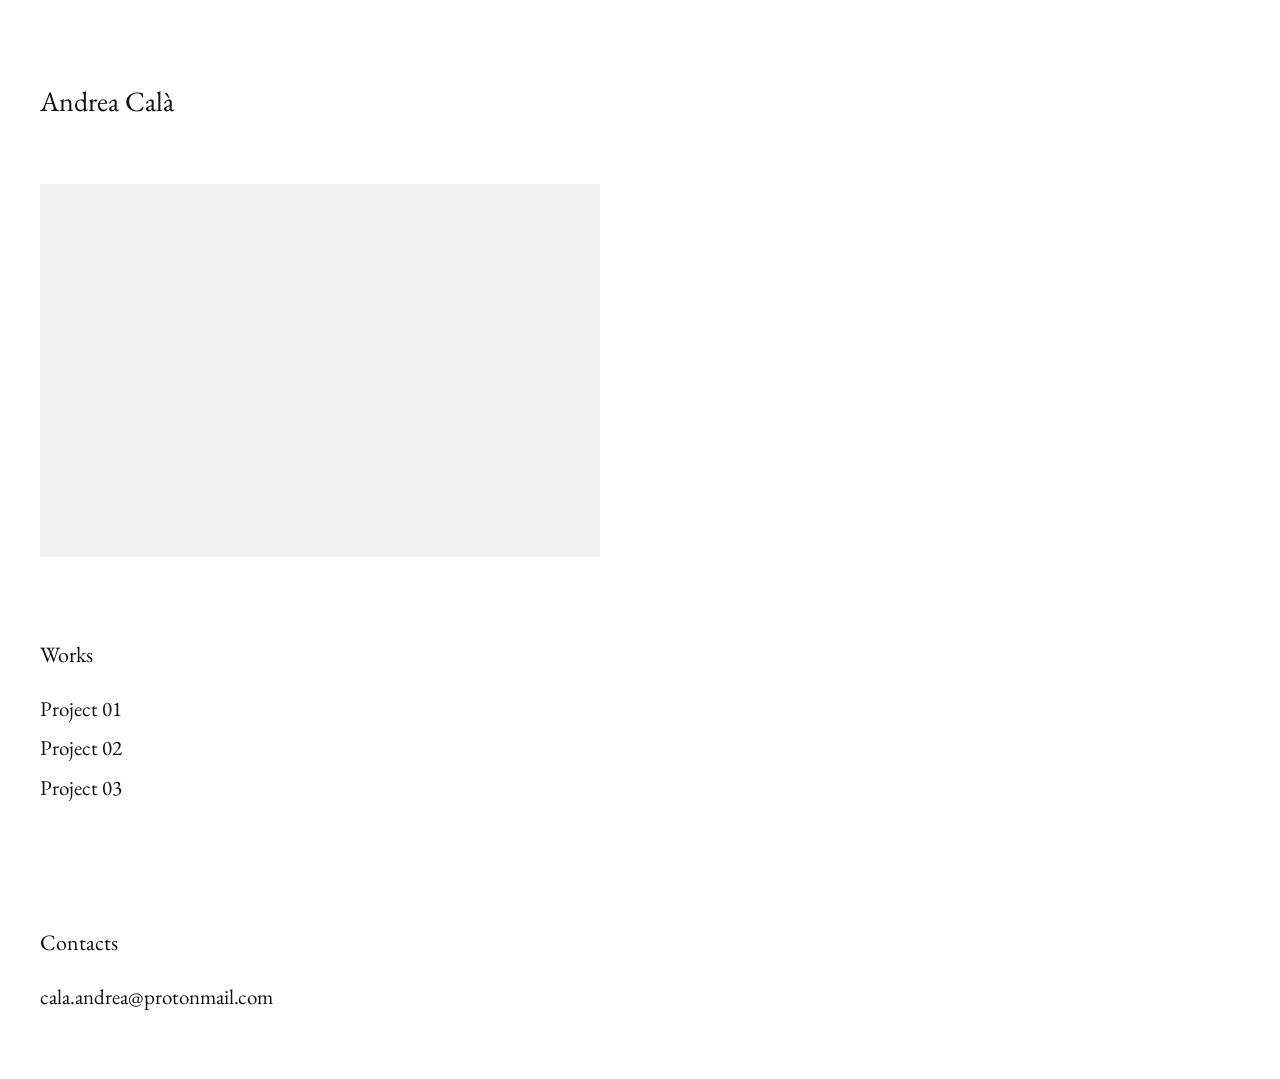
==== index.html @ 2fc22237 "Add favicon and manifest links to index.html Added favicon and manifest links to the head section." ====
<!DOCTYPE html>
<html lang="en">
<head>
  <meta charset="UTF-8">

    <!-- favicon -->
  <link rel="icon" type="image/png" href="/favicon-96x96.png" sizes="96x96" />
<link rel="icon" type="image/svg+xml" href="/favicon.svg" />
<link rel="shortcut icon" href="/favicon.ico" />
<link rel="apple-touch-icon" sizes="180x180" href="/apple-touch-icon.png" />
<link rel="manifest" href="/site.webmanifest" />

  <title>Andrea Calà</title>

  <!-- EB Garamond -->
  <link rel="preconnect" href="https://fonts.googleapis.com">
  <link rel="preconnect" href="https://fonts.gstatic.com" crossorigin>
  <link href="https://fonts.googleapis.com/css2?family=EB+Garamond:ital,wght@0,400;1,400&display=swap" rel="stylesheet">

  <style>
    body {
      margin: 0;
      padding: 60px 40px;
      font-family: 'EB Garamond', serif;
      background: #ffffff;
      color: #111;
      line-height: 1.6;
    }

    .container {
      max-width: 680px;
    }

    h1 {
      font-size: 28px;
      font-weight: 400;
      margin-bottom: 60px;
    }

    /* PREVIEW PLACEHOLDER (3:2 ORIZZONTALE) */
    .preview {
      width: 560px;
      height: 373px;
      background-color: #f2f2f2;
      margin-bottom: 80px;

      background-size: cover;
      background-position: center;
      background-repeat: no-repeat;
    }

    h2 {
      font-size: 22px;
      font-weight: 400;
      margin-bottom: 20px;
      letter-spacing: 0;
      -webkit-font-smoothing: antialiased;
      -moz-osx-font-smoothing: grayscale;
    }

    .works a,
    .contacts a {
      display: block;
      font-size: 21px;
      text-decoration: none;
      color: #111;
      margin-bottom: 6px;
      font-weight: 400;
    }

    .works a:hover,
    .contacts a:hover {
      text-decoration: underline;
    }

    .contacts {
      margin-top: 120px;
    }
  </style>
</head>

<body>
  <div class="container">
    <h1>Andrea Calà</h1>

    <!-- Preview image -->
    <div id="preview" class="preview"></div>

    <section class="works">
      <h2>Works</h2>
      <a href="assets/pdf/project-01.pdf" target="_blank">Project 01</a>
      <a href="assets/pdf/project-02.pdf" target="_blank">Project 02</a>
      <a href="assets/pdf/project-03.pdf" target="_blank">Project 03</a>
    </section>

    <section class="contacts">
      <h2>Contacts</h2>
      <a href="mailto:cala.andrea@protonmail.com">
        cala.andrea@protonmail.com
      </a>
    </section>
  </div>

  <!-- JS esterno -->
  <script src="assets/js/preview.js"></script>
</body>
</html>
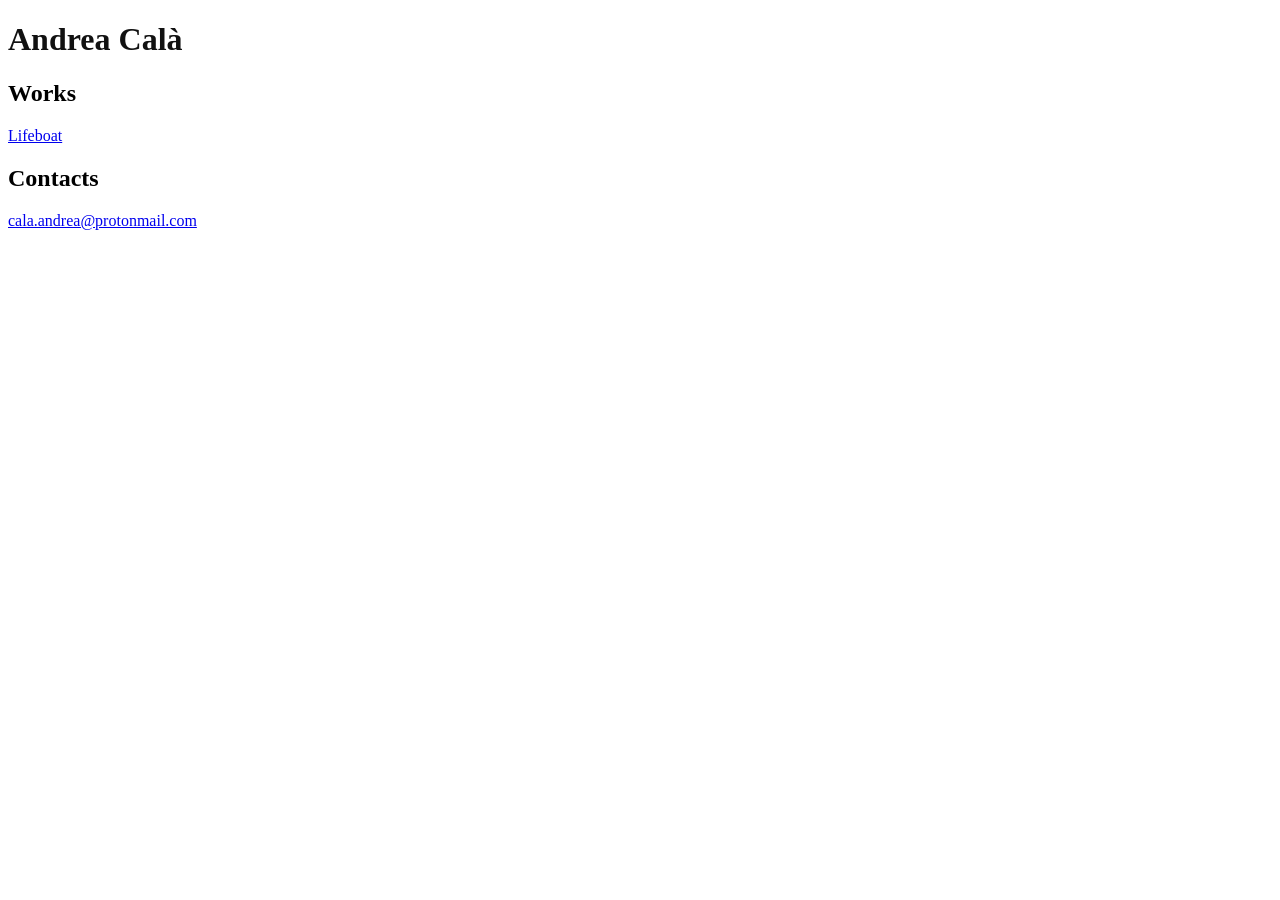
==== commit 1b3bf2f0: "Add files via upload" ====
--- a/index.html
+++ b/index.html
@@ -2,106 +2,49 @@
 <html lang="en">
 <head>
   <meta charset="UTF-8">
-
-    <!-- favicon -->
-  <link rel="icon" type="image/png" href="/favicon-96x96.png" sizes="96x96" />
-<link rel="icon" type="image/svg+xml" href="/favicon.svg" />
-<link rel="shortcut icon" href="/favicon.ico" />
-<link rel="apple-touch-icon" sizes="180x180" href="/apple-touch-icon.png" />
-<link rel="manifest" href="/site.webmanifest" />
-
   <title>Andrea Calà</title>
 
-  <!-- EB Garamond -->
+  <!-- Font -->
   <link rel="preconnect" href="https://fonts.googleapis.com">
   <link rel="preconnect" href="https://fonts.gstatic.com" crossorigin>
   <link href="https://fonts.googleapis.com/css2?family=EB+Garamond:ital,wght@0,400;1,400&display=swap" rel="stylesheet">
 
-  <style>
-    body {
-      margin: 0;
-      padding: 60px 40px;
-      font-family: 'EB Garamond', serif;
-      background: #ffffff;
-      color: #111;
-      line-height: 1.6;
-    }
-
-    .container {
-      max-width: 680px;
-    }
-
-    h1 {
-      font-size: 28px;
-      font-weight: 400;
-      margin-bottom: 60px;
-    }
-
-    /* PREVIEW PLACEHOLDER (3:2 ORIZZONTALE) */
-    .preview {
-      width: 560px;
-      height: 373px;
-      background-color: #f2f2f2;
-      margin-bottom: 80px;
-
-      background-size: cover;
-      background-position: center;
-      background-repeat: no-repeat;
-    }
-
-    h2 {
-      font-size: 22px;
-      font-weight: 400;
-      margin-bottom: 20px;
-      letter-spacing: 0;
-      -webkit-font-smoothing: antialiased;
-      -moz-osx-font-smoothing: grayscale;
-    }
-
-    .works a,
-    .contacts a {
-      display: block;
-      font-size: 21px;
-      text-decoration: none;
-      color: #111;
-      margin-bottom: 6px;
-      font-weight: 400;
-    }
-
-    .works a:hover,
-    .contacts a:hover {
-      text-decoration: underline;
-    }
-
-    .contacts {
-      margin-top: 120px;
-    }
-  </style>
+  <!-- Main CSS -->
+  <link rel="stylesheet" href="assets/css/style.css">
 </head>
 
 <body>
-  <div class="container">
-    <h1>Andrea Calà</h1>
 
-    <!-- Preview image -->
-    <div id="preview" class="preview"></div>
+<div class="container">
 
-    <section class="works">
-      <h2>Works</h2>
-      <a href="assets/pdf/project-01.pdf" target="_blank">Project 01</a>
-      <a href="assets/pdf/project-02.pdf" target="_blank">Project 02</a>
-      <a href="assets/pdf/project-03.pdf" target="_blank">Project 03</a>
-    </section>
+  <h1>
+    <a href="/" style="text-decoration:none; color:#111;">
+      Andrea Calà
+    </a>
+  </h1>
 
-    <section class="contacts">
-      <h2>Contacts</h2>
-      <a href="mailto:cala.andrea@protonmail.com">
-        cala.andrea@protonmail.com
-      </a>
-    </section>
-  </div>
+  <!-- Preview image -->
+  <div id="preview" class="preview"></div>
 
-  <!-- JS esterno -->
-  <script src="assets/js/preview.js"></script>
+  <section class="works">
+    <h2>Works</h2>
+
+    <a href="lifeboat/">Lifeboat</a>
+
+  </section>
+
+  <section class="contacts">
+    <h2>Contacts</h2>
+
+    <a href="mailto:cala.andrea@protonmail.com">
+      cala.andrea@protonmail.com
+    </a>
+
+  </section>
+
+</div>
+
+<script src="assets/js/preview.js"></script>
+
 </body>
-</html>
+</html>
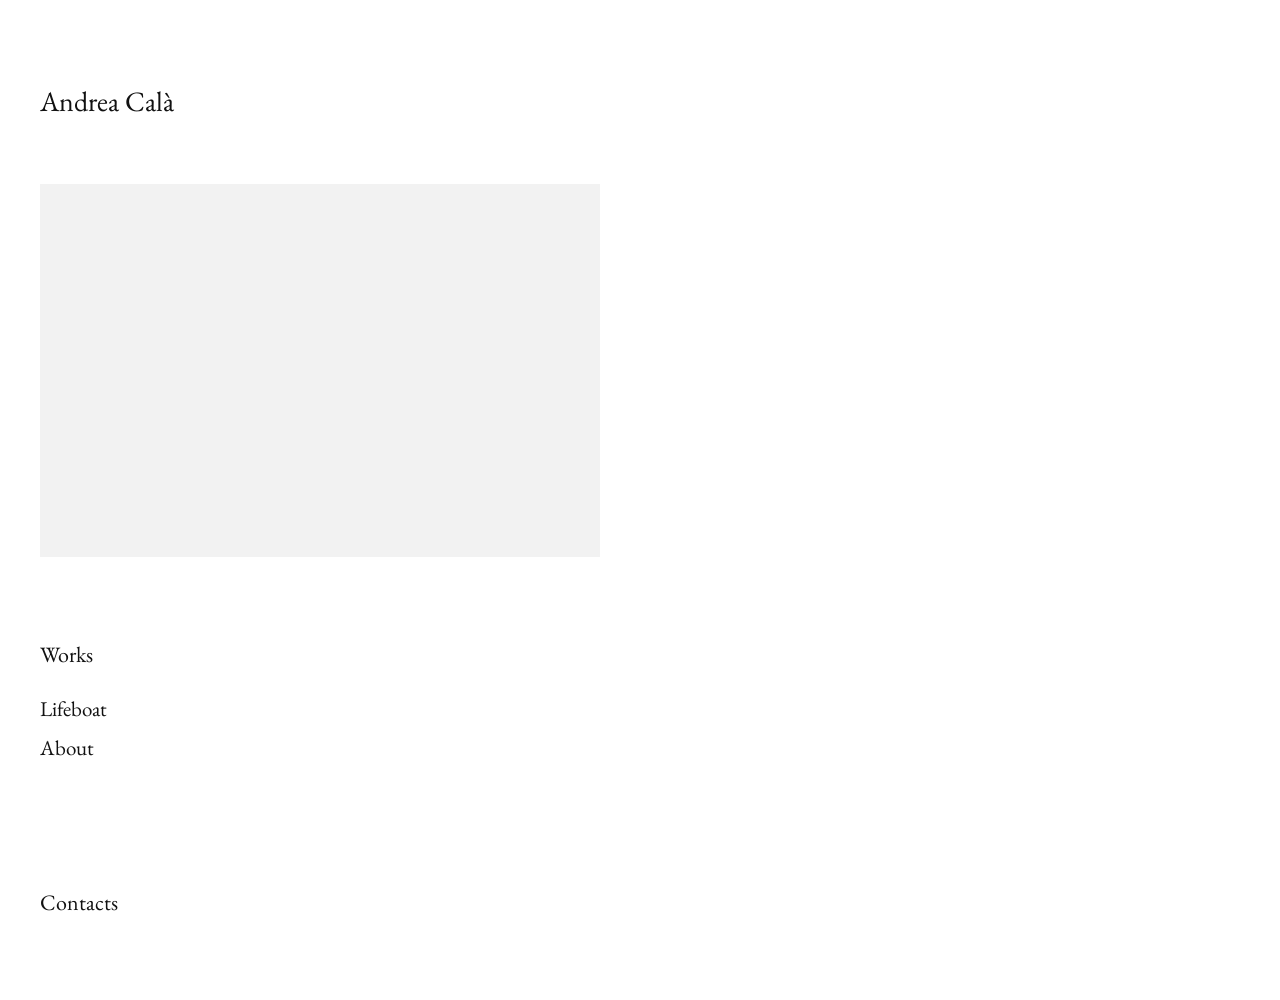
==== commit de2d0fc7: "modifica" ====
--- a/index.html
+++ b/index.html
@@ -4,12 +4,17 @@
   <meta charset="UTF-8">
   <title>Andrea Calà</title>
 
-  <!-- Font -->
+  <meta name="description" content="Andrea Calà is an Italian photographer based in Chicago, working between the United States and Europe.">
+  <meta property="og:title" content="Andrea Calà">
+  <meta property="og:description" content="Andrea Calà is an Italian photographer based in Chicago, working between the United States and Europe.">
+  <meta property="og:image" content="https://andreacala.com/assets/images/lifeboat/2026_Lifeboat00002.jpg">
+  <meta property="og:url" content="https://andreacala.com">
+  <meta property="og:type" content="website">
+
   <link rel="preconnect" href="https://fonts.googleapis.com">
   <link rel="preconnect" href="https://fonts.gstatic.com" crossorigin>
   <link href="https://fonts.googleapis.com/css2?family=EB+Garamond:ital,wght@0,400;1,400&display=swap" rel="stylesheet">
 
-  <!-- Main CSS -->
   <link rel="stylesheet" href="assets/css/style.css">
 </head>
 
@@ -23,28 +28,17 @@
     </a>
   </h1>
 
-  <!-- Preview image -->
   <div id="preview" class="preview"></div>
 
   <section class="works">
     <h2>Works</h2>
+    <a href="lifeboat/">Lifeboat</a>
+  </section>
 
-    <a href="lifeboat/">Lifeboat</a>
-
+  <section class="works">
+    <a href="about/">About</a>
   </section>
 
   <section class="contacts">
     <h2>Contacts</h2>
-
-    <a href="mailto:cala.andrea@protonmail.com">
-      cala.andrea@protonmail.com
-    </a>
-
-  </section>
-
-</div>
-
-<script src="assets/js/preview.js"></script>
-
-</body>
-</html>+    <a href="/cdn-cgi/l/email-protection#e182808d80cf808f85938480a191938e958e8f8c80888dcf828e8c"><span class="__cf_email__" data-cfemail="5c3f3d303d723d32382e393d1
--- a/assets/css/style.css
+++ b/assets/css/style.css
@@ -0,0 +1,85 @@
+body {
+  margin: 0;
+  padding: 60px 40px;
+  font-family: 'EB Garamond', serif;
+  background: #ffffff;
+  color: #111;
+  line-height: 1.6;
+}
+
+.container {
+  max-width: 680px;
+}
+
+h1 {
+  font-size: 28px;
+  font-weight: 400;
+  margin-bottom: 60px;
+}
+
+.preview {
+  width: 560px;
+  height: 373px;
+  background-color: #f2f2f2;
+  margin-bottom: 80px;
+  background-size: cover;
+  background-position: center;
+  background-repeat: no-repeat;
+}
+
+h2 {
+  font-size: 22px;
+  font-weight: 400;
+  margin-bottom: 20px;
+  letter-spacing: 0;
+  -webkit-font-smoothing: antialiased;
+  -moz-osx-font-smoothing: grayscale;
+}
+
+.works a,
+.contacts a {
+  display: block;
+  font-size: 21px;
+  text-decoration: none;
+  color: #111;
+  margin-bottom: 6px;
+  font-weight: 400;
+}
+
+.works a:hover,
+.contacts a:hover {
+  text-decoration: underline;
+}
+
+.contacts {
+  margin-top: 120px;
+}
+
+/* PROJECT PAGE */
+
+.project {
+  max-width: 900px;
+  margin: auto;
+  text-align: center;
+}
+
+.project h1 {
+  margin-bottom: 20px;
+}
+
+.project-description {
+  max-width: 520px;
+  margin: auto;
+  margin-bottom: 60px;
+}
+
+.thumbs {
+  display: grid;
+  grid-template-columns: repeat(auto-fill, minmax(180px, 1fr));
+  gap: 12px;
+}
+
+.thumbs img {
+  width: 100%;
+  cursor: pointer;
+}
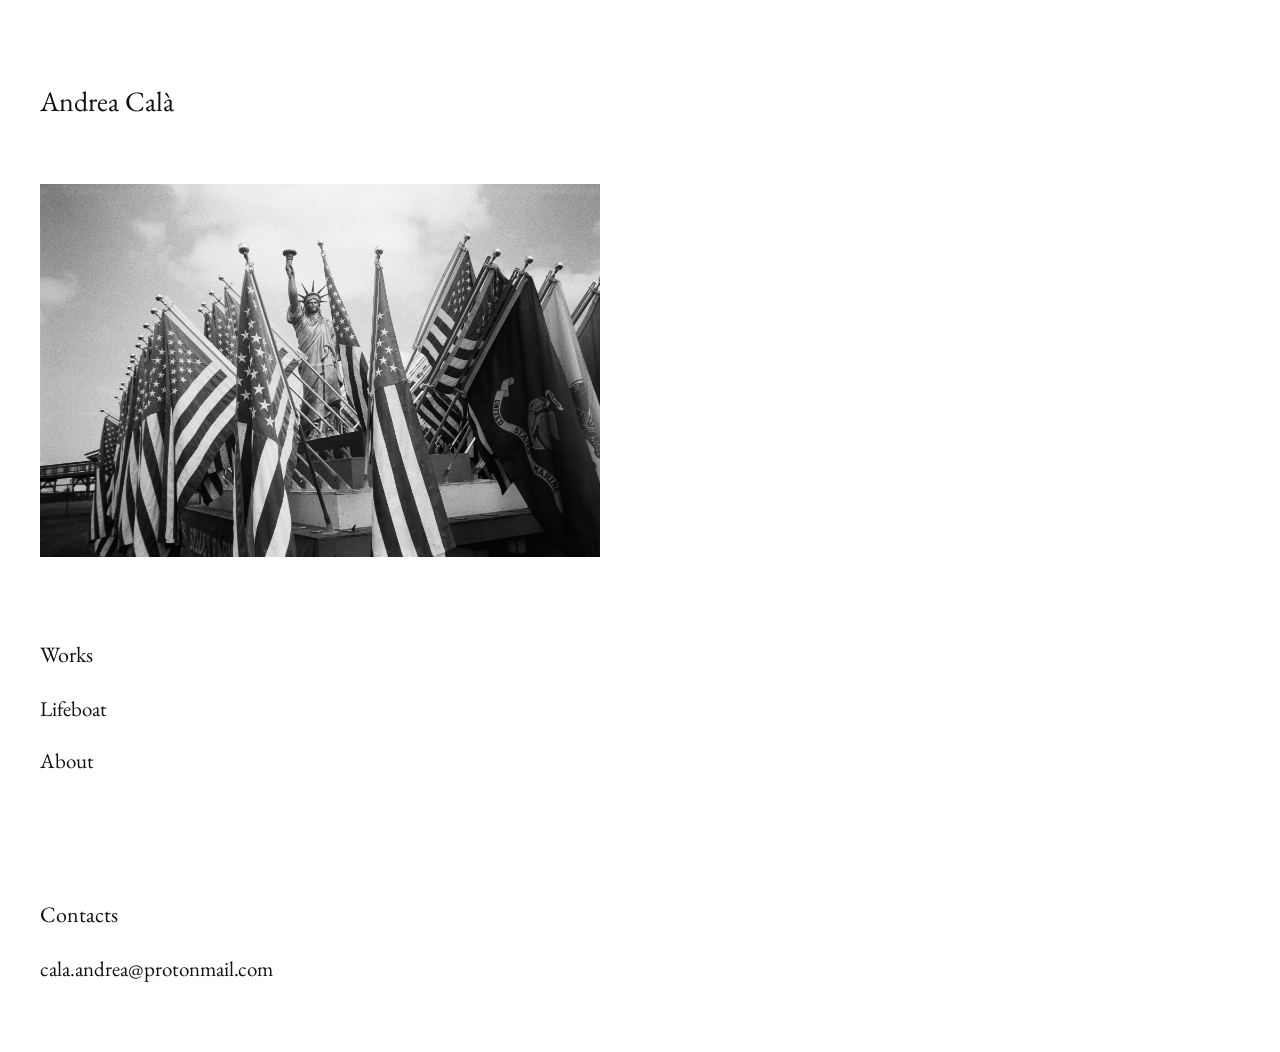
==== commit 752c96f6: "modifica" ====
--- a/index.html
+++ b/index.html
@@ -36,9 +36,17 @@
   </section>
 
   <section class="works">
-    <a href="about/">About</a>
+    <h2><a href="about/" style="text-decoration:none; color:#111;">About</a></h2>
   </section>
 
   <section class="contacts">
     <h2>Contacts</h2>
-    <a href="/cdn-cgi/l/email-protection#e182808d80cf808f85938480a191938e958e8f8c80888dcf828e8c"><span class="__cf_email__" data-cfemail="5c3f3d303d723d32382e393d1+    <a href="mailto:cala.andrea@protonmail.com">cala.andrea@protonmail.com</a>
+  </section>
+
+</div>
+
+<script src="assets/js/preview.js"></script>
+
+</body>
+</html>
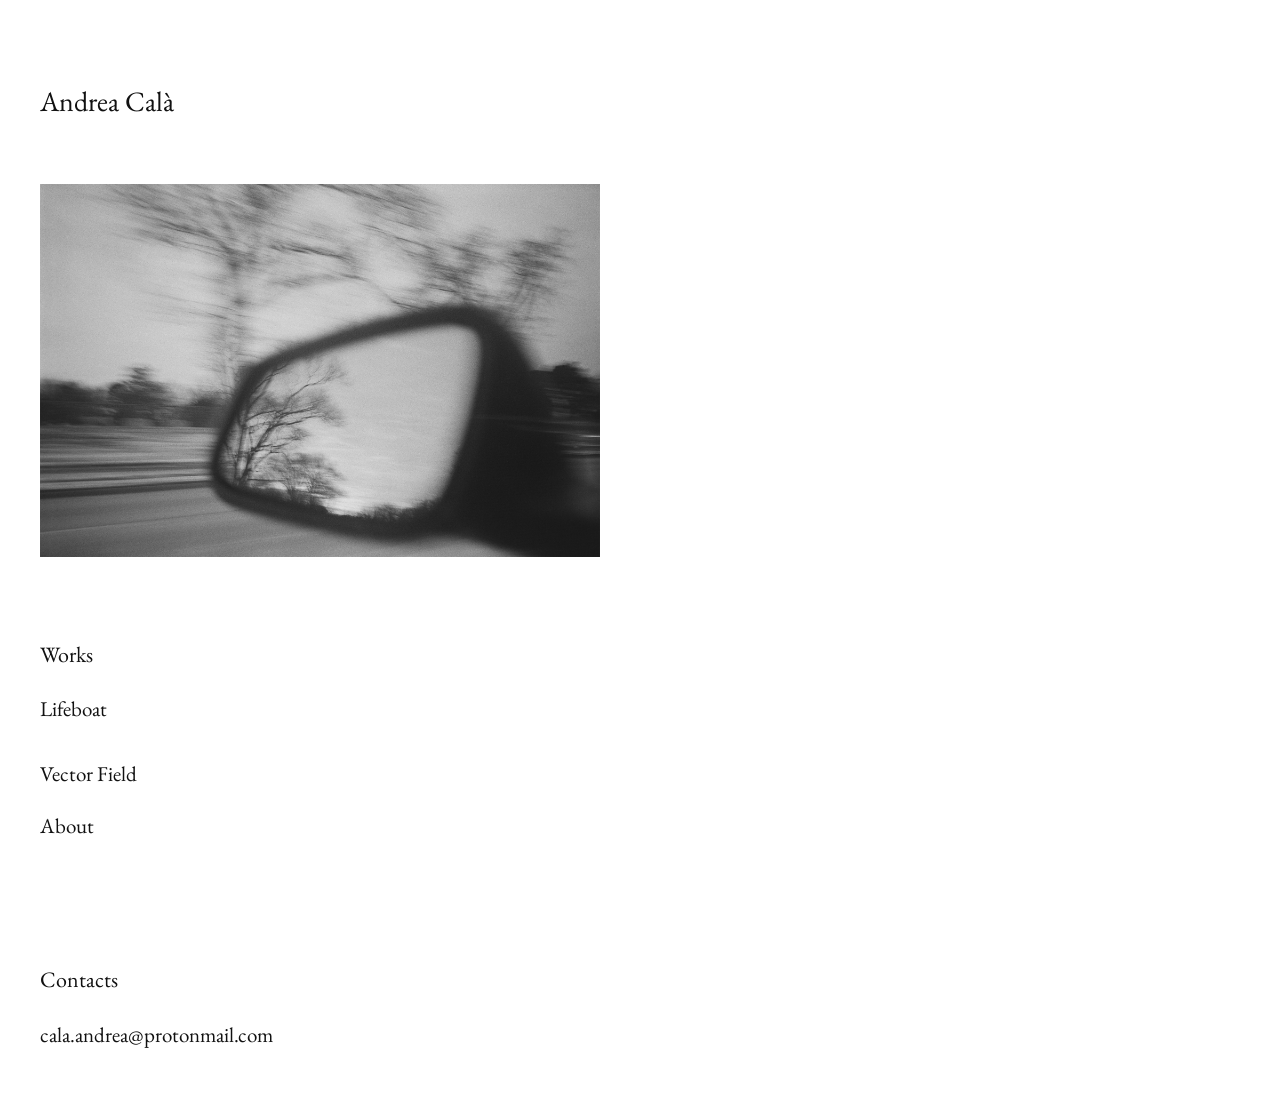
==== commit 0351fad4: "modifica" ====
--- a/index.html
+++ b/index.html
@@ -1,52 +1,48 @@
 <!DOCTYPE html>
 <html lang="en">
 <head>
-  <meta charset="UTF-8">
-  <title>Andrea Calà</title>
-
-  <meta name="description" content="Andrea Calà is an Italian photographer based in Chicago, working between the United States and Europe.">
-  <meta property="og:title" content="Andrea Calà">
-  <meta property="og:description" content="Andrea Calà is an Italian photographer based in Chicago, working between the United States and Europe.">
-  <meta property="og:image" content="https://andreacala.com/assets/images/lifeboat/2026_Lifeboat00002.jpg">
-  <meta property="og:url" content="https://andreacala.com">
-  <meta property="og:type" content="website">
-
-  <link rel="preconnect" href="https://fonts.googleapis.com">
-  <link rel="preconnect" href="https://fonts.gstatic.com" crossorigin>
-  <link href="https://fonts.googleapis.com/css2?family=EB+Garamond:ital,wght@0,400;1,400&display=swap" rel="stylesheet">
-
-  <link rel="stylesheet" href="assets/css/style.css">
+<meta charset="UTF-8">
+<title>Andrea Calà</title>
+<meta name="description" content="Andrea Calà is an Italian photographer based in Chicago, working between the United States and Europe.">
+<meta property="og:title" content="Andrea Calà">
+<meta property="og:description" content="Andrea Calà is an Italian photographer based in Chicago, working between the United States and Europe.">
+<meta property="og:image" content="https://andreacala.com/assets/images/lifeboat/2026_Lifeboat00002.jpg">
+<meta property="og:url" content="https://andreacala.com">
+<meta property="og:type" content="website">
+<!-- Google tag (gtag.js) -->
+<script async src="https://www.googletagmanager.com/gtag/js?id=G-Z2HXCMDSW8"></script>
+<script>
+window.dataLayer = window.dataLayer || [];
+function gtag(){dataLayer.push(arguments);}
+gtag('js', new Date());
+gtag('config', 'G-Z2HXCMDSW8');
+</script>
+<link rel="preconnect" href="https://fonts.googleapis.com">
+<link rel="preconnect" href="https://fonts.gstatic.com" crossorigin>
+<link href="https://fonts.googleapis.com/css2?family=EB+Garamond:ital,wght@0,400;1,400&display=swap" rel="stylesheet">
+<link rel="stylesheet" href="assets/css/style.css">
 </head>
-
 <body>
-
 <div class="container">
-
-  <h1>
-    <a href="/" style="text-decoration:none; color:#111;">
+<h1>
+<a href="/" style="text-decoration:none; color:#111;">
       Andrea Calà
-    </a>
-  </h1>
-
-  <div id="preview" class="preview"></div>
-
-  <section class="works">
-    <h2>Works</h2>
-    <a href="lifeboat/">Lifeboat</a>
-  </section>
-
-  <section class="works">
-    <h2><a href="about/" style="text-decoration:none; color:#111;">About</a></h2>
-  </section>
-
-  <section class="contacts">
-    <h2>Contacts</h2>
-    <a href="mailto:cala.andrea@protonmail.com">cala.andrea@protonmail.com</a>
-  </section>
-
+</a>
+</h1>
+<div id="preview" class="preview"></div>
+<section class="works">
+<h2>Works</h2>
+<a href="lifeboat/">Lifeboat</a><br>
+<a href="vector-field/">Vector Field</a>
+</section>
+<section class="works">
+<h2><a href="about/" style="text-decoration:none; color:#111;">About</a></h2>
+</section>
+<section class="contacts">
+<h2>Contacts</h2>
+<a href="mailto:cala.andrea@protonmail.com">cala.andrea@protonmail.com</a>
+</section>
 </div>
-
 <script src="assets/js/preview.js"></script>
-
 </body>
 </html>
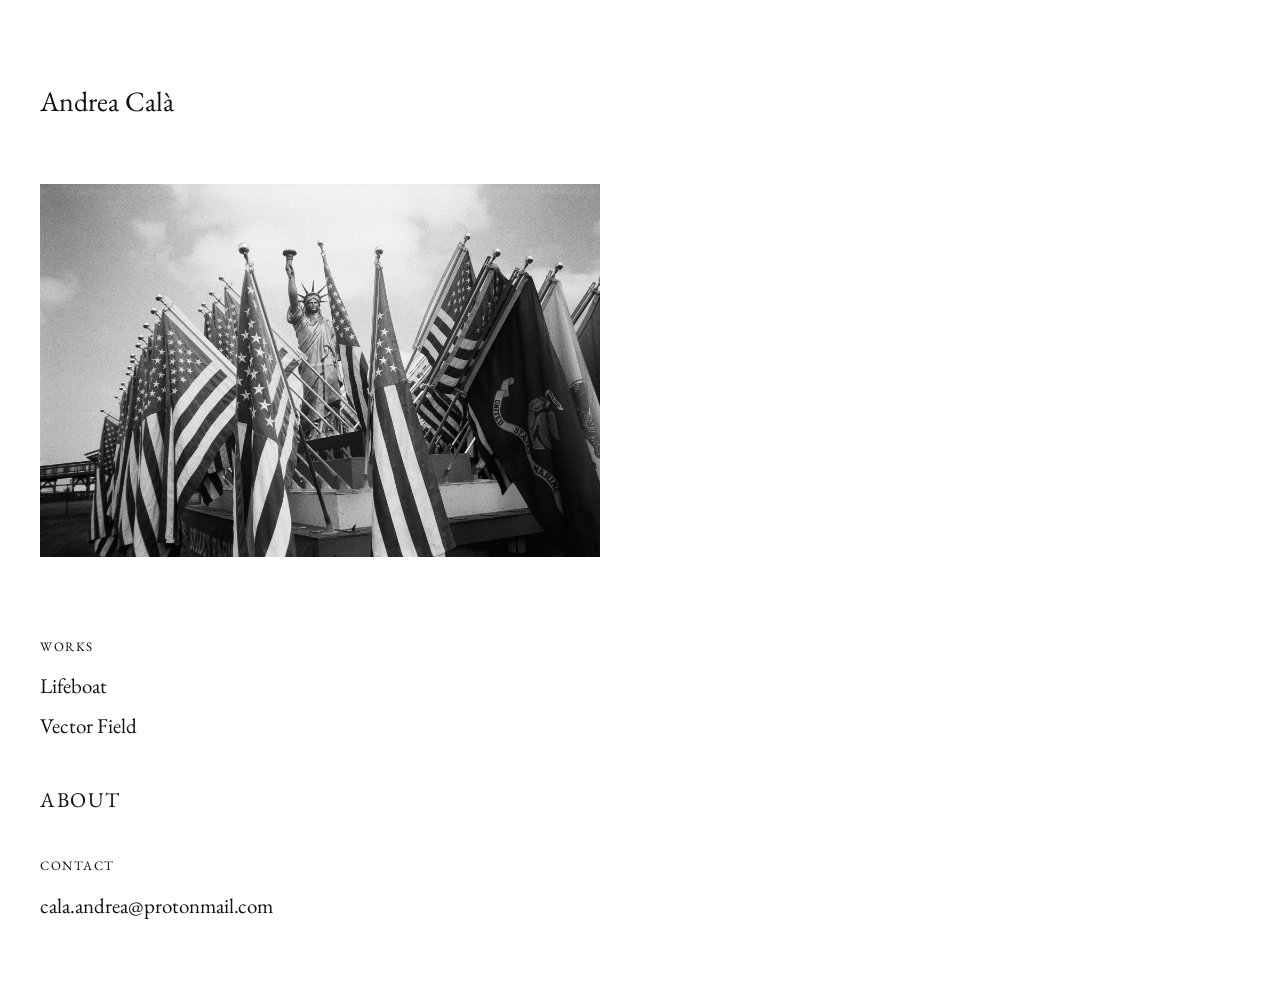
==== commit 5c3a054d: "modifica" ====
--- a/index.html
+++ b/index.html
@@ -24,24 +24,22 @@
 </head>
 <body>
 <div class="container">
-<h1>
-<a href="/" style="text-decoration:none; color:#111;">
-      Andrea Calà
-</a>
-</h1>
-<div id="preview" class="preview"></div>
-<section class="works">
-<h2>Works</h2>
-<a href="lifeboat/">Lifeboat</a><br>
-<a href="vector-field/">Vector Field</a>
-</section>
-<section class="works">
-<h2><a href="about/" style="text-decoration:none; color:#111;">About</a></h2>
-</section>
-<section class="contacts">
-<h2>Contacts</h2>
-<a href="mailto:cala.andrea@protonmail.com">cala.andrea@protonmail.com</a>
-</section>
+  <h1>
+    <a href="/" style="text-decoration:none; color:#111;">Andrea Calà</a>
+  </h1>
+  <div id="preview" class="preview"></div>
+  <section class="works">
+    <h2>Works</h2>
+    <a href="lifeboat/">Lifeboat</a>
+    <a href="vector-field/">Vector Field</a>
+  </section>
+  <section class="works">
+    <h2><a href="about/" style="text-decoration:none; color:#111;">About</a></h2>
+  </section>
+  <section class="contacts">
+    <h2>Contact</h2>
+    <a href="mailto:cala.andrea@protonmail.com">cala.andrea@protonmail.com</a>
+  </section>
 </div>
 <script src="assets/js/preview.js"></script>
 </body>
--- a/assets/css/style.css
+++ b/assets/css/style.css
@@ -6,17 +6,14 @@
   color: #111;
   line-height: 1.6;
 }
-
 .container {
   max-width: 680px;
 }
-
 h1 {
   font-size: 28px;
   font-weight: 400;
   margin-bottom: 60px;
 }
-
 .preview {
   width: 560px;
   height: 373px;
@@ -26,16 +23,18 @@
   background-position: center;
   background-repeat: no-repeat;
 }
-
 h2 {
-  font-size: 22px;
+  font-size: 13px;
   font-weight: 400;
-  margin-bottom: 20px;
-  letter-spacing: 0;
+  letter-spacing: 0.12em;
+  text-transform: uppercase;
+  margin-bottom: 12px;
   -webkit-font-smoothing: antialiased;
   -moz-osx-font-smoothing: grayscale;
 }
-
+.works {
+  margin-top: 40px;
+}
 .works a,
 .contacts a {
   display: block;
@@ -45,41 +44,33 @@
   margin-bottom: 6px;
   font-weight: 400;
 }
-
 .works a:hover,
 .contacts a:hover {
   text-decoration: underline;
 }
-
 .contacts {
-  margin-top: 120px;
+  margin-top: 40px;
 }
-
 /* PROJECT PAGE */
-
 .project {
   max-width: 900px;
   margin: auto;
   text-align: center;
 }
-
 .project h1 {
   margin-bottom: 20px;
 }
-
 .project-description {
   max-width: 520px;
   margin: auto;
   margin-bottom: 60px;
 }
-
 .thumbs {
   display: grid;
   grid-template-columns: repeat(auto-fill, minmax(180px, 1fr));
   gap: 12px;
 }
-
 .thumbs img {
   width: 100%;
   cursor: pointer;
-}+}
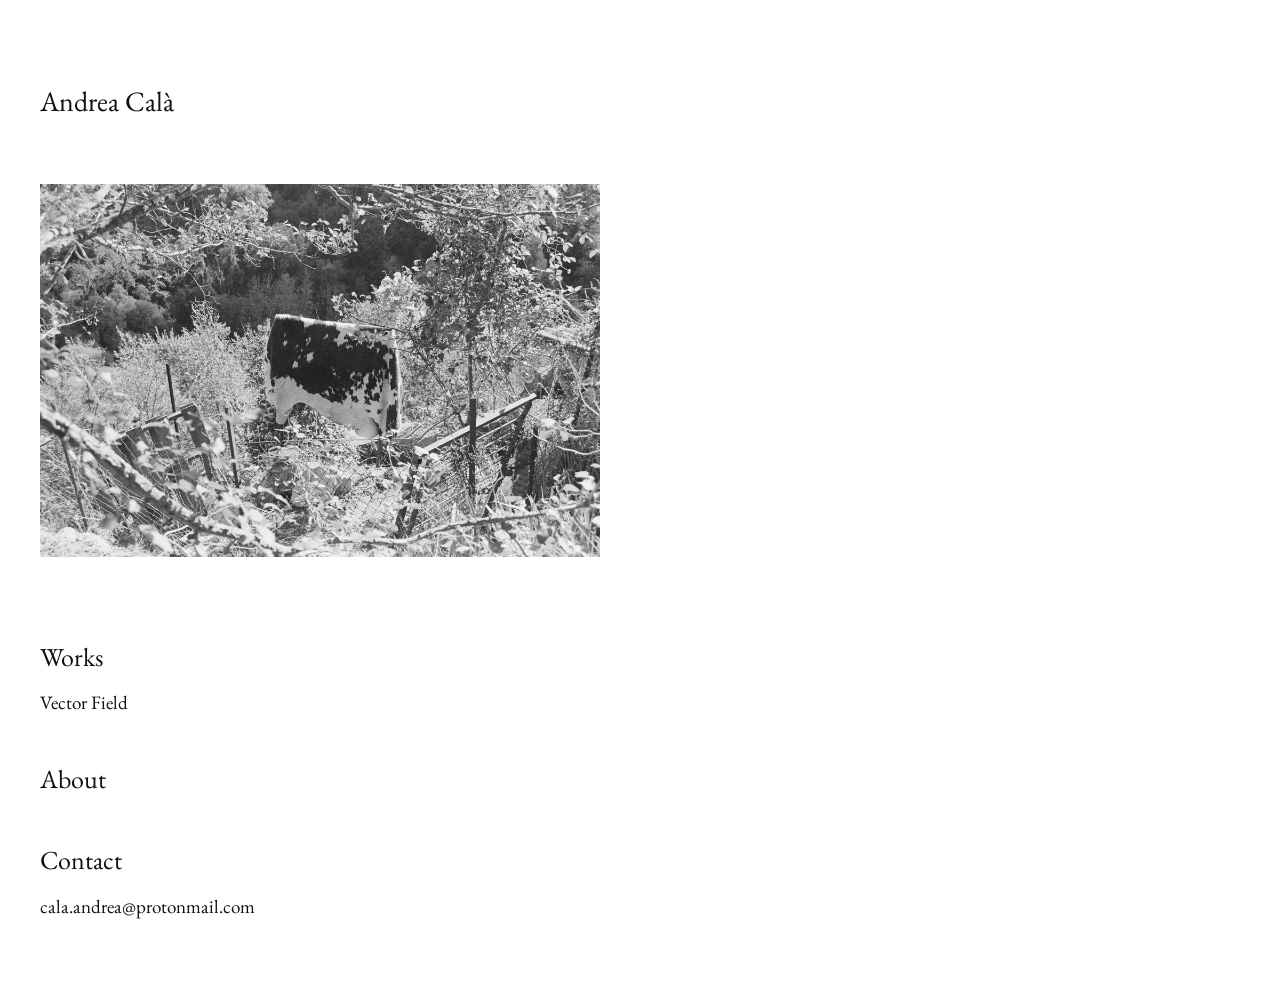
==== commit b93ee2d7: "modifica" ====
--- a/index.html
+++ b/index.html
@@ -30,7 +30,6 @@
   <div id="preview" class="preview"></div>
   <section class="works">
     <h2>Works</h2>
-    <a href="lifeboat/">Lifeboat</a>
     <a href="vector-field/">Vector Field</a>
   </section>
   <section class="works">
--- a/assets/css/style.css
+++ b/assets/css/style.css
@@ -24,13 +24,14 @@
   background-repeat: no-repeat;
 }
 h2 {
-  font-size: 13px;
+  font-size: 26px;
   font-weight: 400;
-  letter-spacing: 0.12em;
-  text-transform: uppercase;
-  margin-bottom: 12px;
+  margin-bottom: 10px;
   -webkit-font-smoothing: antialiased;
   -moz-osx-font-smoothing: grayscale;
+}
+h2 a {
+  font-size: 26px !important;
 }
 .works {
   margin-top: 40px;
@@ -38,7 +39,7 @@
 .works a,
 .contacts a {
   display: block;
-  font-size: 21px;
+  font-size: 19px;
   text-decoration: none;
   color: #111;
   margin-bottom: 6px;
